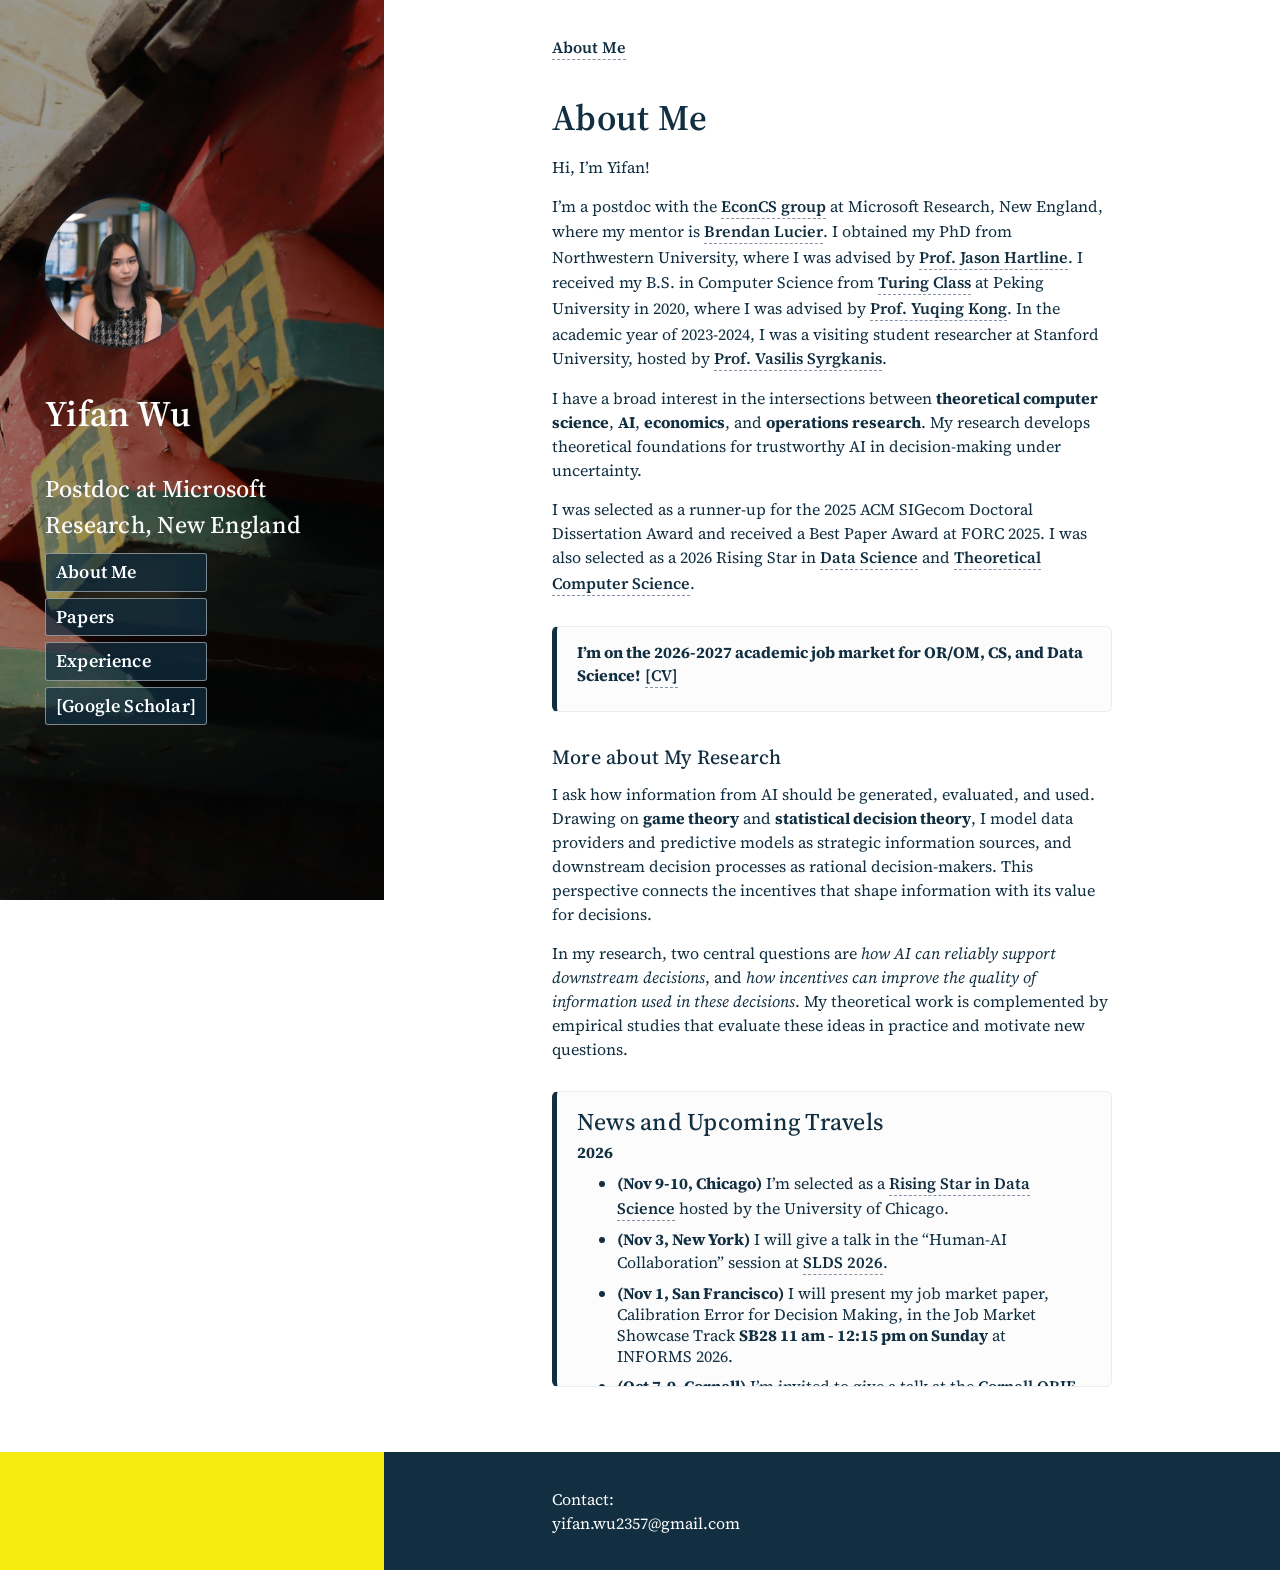
==== index.html @ 1ee5d4f9 "rebuilding site Wed Sep 30 22:10:39 EDT 2026" ====
<!DOCTYPE html>
<html lang='en'><head>
  <title>About Me - Yifan Wu</title>
  <link rel='canonical' href='/' />
  <meta charset='utf-8'>
<meta name='viewport' content='width=device-width, initial-scale=1' />
<meta name='description' content='' />
<meta name='theme-color' content='#FD3519' />


  <link rel="shortcut icon" href="/images/favicon.ico" type="image/x-icon" />
  <link rel="icon" href="/images/favicon.ico" type="image/x-icon" />


<meta name="generator" content="Hugo 0.101.0" />

  





<link rel="stylesheet" href="/sass/style.min.cf15fa70872897253864b724884605a99587bc195c1d844e6262e09c483b8d6e.css" integrity="sha256-zxX6cIcolyU4ZLckiEYFqZWHvBlcHYROYmLgnEg7jW4=" media="screen">
<link rel="stylesheet" href="/syntax.min.css" integrity="" media="screen">

  <meta property="og:title" content="About Me" />
<meta property="og:description" content="" />
<meta property="og:type" content="website" />
<meta property="og:url" content="/" />


  <meta itemprop="name" content="About Me">
<meta itemprop="description" content="">
</head>
<body>

  <header style="background-image:linear-gradient(
      rgba(0,0,0,0.4),rgba(0,0,0,0.4)
    ),url(&#39;/images/sidebar.jpg&#39;)">

  <div class="intro">
    <div class="logo-container">
      <a href="/">
        <img src='/images/photo.jpg' alt="Profile Papers" class="rounded-logo">
      </a>
    </div>
    <h2>Yifan Wu</h2>
    <h3>Postdoc at Microsoft Research, New England</h3>
    <div class="menu">
      

        
        <p>
            <a href="/">
                About Me
            </a>
        </p>

        
        <p>
            <a href="/papers/">
                Papers
            </a>
        </p>

        
        <p>
            <a href="/experience/">
                Experience
            </a>
        </p>

        
        <p>
            <a href="https://scholar.google.com/citations?user=_aKd3vwAAAAJ&amp;hl=en">
                [Google Scholar]
            </a>
        </p>


      
    </div>

  </div>

  <div class="socials">
      
  </div>

</header>

  <div class="content-wrapper">
    
      <div class="breadcrumb">
  

<span  class="active">
  <a href="/">About Me</a>
  
</span>

</div>

    
    <main id="content" class="">

<h1>About Me</h1>
<p>Hi, I&rsquo;m Yifan!</p>
<p>I&rsquo;m a postdoc with the <a href="https://www.microsoft.com/en-us/research/theme/economics-and-computation/">EconCS group</a> at Microsoft Research, New England, where my mentor is <a href="https://www.microsoft.com/en-us/research/people/brlucier/">Brendan Lucier</a>. I obtained my PhD from Northwestern University, where I was advised by <a href="https://sites.northwestern.edu/hartline/">Prof. Jason Hartline</a>. I received my B.S. in Computer Science from <a href="https://cfcs.pku.edu.cn/english/research/turing_program/introduction1/index.htm">Turing Class</a> at Peking University in 2020, where I was advised by <a href="https://cfcs.pku.edu.cn/yuqkong/">Prof. Yuqing Kong</a>. In the academic year of 2023-2024, I was a visiting student researcher at Stanford University, hosted by <a href="https://vsyrgkanis.com/">Prof. Vasilis Syrgkanis</a>.</p>
<p>I have a broad interest in the intersections between <strong>theoretical computer science</strong>, <strong>AI</strong>, <strong>economics</strong>, and <strong>operations research</strong>. My research develops theoretical foundations for trustworthy AI in decision-making under uncertainty.</p>
<p>I was selected as a runner-up for the 2025 ACM SIGecom Doctoral Dissertation Award and received a Best Paper Award at FORC 2025. I was also selected as a 2026 Rising Star in <a href="https://datascience.uchicago.edu/research/postdoctoral-programs/rising-stars/">Data Science</a> and <a href="https://sigact.org/tcsforall/9th-tcs-for-all-meeting/">Theoretical Computer Science</a>.</p>
<section class="news-box">
<p><strong>I&rsquo;m on the 2026-2027 academic job market for OR/OM, CS, and Data Science!</strong> <a href="https://www.dropbox.com/scl/fi/azuwyjpv6psrtfb34lo7n/sept2026.pdf?rlkey=ya6wjhewbb85c1ikbtrpkk6lf&amp;st=5ie275o2&amp;dl=0">[CV]</a></p>
</section>
<h4 id="more-about-my-research">More about My Research</h4>
<p>I ask how information from AI should be generated, evaluated, and used. Drawing on <strong>game theory</strong> and <strong>statistical decision theory</strong>, I model data providers and predictive models as strategic information sources, and downstream decision processes as rational decision-makers. This perspective connects the incentives that shape information with its value for decisions.</p>
<p>In my research, two central questions are <em>how AI can reliably support downstream decisions</em>, and <em>how incentives can improve the quality of information used in these decisions</em>. My theoretical work is complemented by empirical studies that evaluate these ideas in practice and motivate new questions.</p>
<section class="news-box news-box--scrollable" data-visible-items="3" tabindex="0" aria-label="News">
<h3 id="news-and-upcoming-travels">News and Upcoming Travels</h3>
<p><strong>2026</strong></p>
<ul>
<li>
<p><strong>(Nov 9-10, Chicago)</strong> I&rsquo;m selected as a <a href="https://datascience.uchicago.edu/research/postdoctoral-programs/rising-stars/">Rising Star in Data Science</a> hosted by the University of Chicago.</p>
</li>
<li>
<p><strong>(Nov 3, New York)</strong> I will give a talk in the “Human-AI Collaboration” session at <a href="https://asa-slds.github.io/slds2026/parallel-sessions.html">SLDS 2026</a>.</p>
</li>
<li>
<p><strong>(Nov 1, San Francisco)</strong> I will present my job market paper, Calibration Error for Decision Making, in the Job Market Showcase Track <strong>SB28 11 am - 12:15 pm on Sunday</strong> at INFORMS 2026.</p>
</li>
<li>
<p><strong>(Oct 7-9, Cornell)</strong> I&rsquo;m invited to give a talk at the <a href="https://www.duffield.cornell.edu/orie/young-researchers-workshop/">Cornell ORIE Young Researchers Workshop</a>.</p>
</li>
<li>
<p><strong>(Aug 3, Boston)</strong> I will give a talk in the session “Uncertainty Quantification, Conformal Prediction, and Distribution-Free Inference: Diverse Perspectives” at <a href="https://ww2.amstat.org/meetings/jsm/2026/">JSM 2026</a>.</p>
</li>
<li>
<p><strong>(July 1, San Diego)</strong> I will present two accepted papers at <a href="https://learningtheory.org/colt2026/">COLT 2026</a>.</p>
</li>
<li>
<p><strong>(June 26, Salt Lake City)</strong> I will present as a Rising Star speaker at the <a href="https://sigact.org/tcsforall/">TCS for All</a> Workshop at STOC 2026.</p>
</li>
<li>
<p>Started updating news here!</p>
</li>
</ul>
</section>
<script>
(function () {
  const newsBox = document.querySelector('.news-box--scrollable[data-visible-items]');
  if (!newsBox) return;

  function sizeNewsBox() {
    const items = newsBox.querySelectorAll('li');
    const visibleItems = Math.min(Number(newsBox.dataset.visibleItems) || 3, items.length);

    newsBox.style.height = 'auto';
    newsBox.style.maxHeight = 'none';

    if (items.length <= visibleItems) {
      newsBox.style.overflowY = 'visible';
      return;
    }

    const lastVisibleItem = items[visibleItems - 1];
    const newsBoxTop = newsBox.getBoundingClientRect().top;
    const lastItemBottom = lastVisibleItem.getBoundingClientRect().bottom;
    const itemMargin = parseFloat(window.getComputedStyle(lastVisibleItem).marginBottom) || 0;
    const boxPadding = parseFloat(window.getComputedStyle(newsBox).paddingBottom) || 0;

    newsBox.style.height = Math.ceil(lastItemBottom - newsBoxTop + itemMargin + boxPadding) + 'px';
    newsBox.style.overflowY = 'auto';
  }

  sizeNewsBox();
  window.addEventListener('resize', sizeNewsBox);
  if (document.fonts) document.fonts.ready.then(sizeNewsBox);
})();
</script>




    </main>
  </div>
  <footer>
    <div class="footer-wrapper">
      <p>Contact: <br>yifan.wu2357@gmail.com</p>
      
    </div>
  </footer>
  <link href="https://fonts.googleapis.com/css2?family=Source+Serif+4:wght@400;600&display=swap" rel="stylesheet">
  
<script async src="https://www.googletagmanager.com/gtag/js?id=G-VH8P47VWH2"></script>
<script>
var doNotTrack = false;
if (!doNotTrack) {
	window.dataLayer = window.dataLayer || [];
	function gtag(){dataLayer.push(arguments);}
	gtag('js', new Date());
	gtag('config', 'G-VH8P47VWH2', { 'anonymize_ip': false });
}
</script>

</body>
</html>
---- sass/style.min.cf15fa70872897253864b724884605a99587bc195c1d844e6262e09c483b8d6e.css ----
@charset "UTF-8";*{box-sizing:border-box}html{background-color:#f6eb0f}body{background-color:#fff;margin:0;min-height:100%;font-family:"source serif 4",Georgia,serif;color:#112f41;font-size:16px}@media(max-width:767px){body{line-height:1.7em}}ul{margin-top:-15px}li{line-height:1.5em}p::selection{background-color:#eaedf0;color:#364049}p{display:block;font-weight:400;font-size:1em;margin-top:0;margin-bottom:15px;line-height:1.5em;text-align:left}h1,h2,h3,h4,h5{font-family:"source serif 4",Georgia,serif;letter-spacing:.01em;margin-bottom:10px;margin-top:30px;line-height:1.5em}h1{font-size:36px;font-weight:600}h2{font-size:30px;font-weight:600}h3{font-size:24px;font-weight:500}h4{font-size:20px;font-weight:500}blockquote{margin:0 5px;font-size:1em;line-height:1.5em;text-align:left;font-style:italic}blockquote:before{font-family:Georgia,serif;content:'\201C';position:absolute;top:.15em;left:-.18em;color:#dce0e5;font-size:7em;z-index:-1;font-style:italic}header,#content{height:100%}figure{margin:0}figure img{margin-bottom:6px!important}figure figcaption p{font-size:14px;text-align:center}header{width:30%;background-size:cover;background-position:50% 0;position:fixed;color:#fcfcfd}header h2{font-size:36px;font-weight:600}header .menu{text-align:left}header .menu p{margin-bottom:0}header .socials{padding:35px 45px;bottom:0;position:fixed;border:0;max-width:30%}header .socials .social-link a svg,header .socials a:visited svg,header .socials a:focus svg,header .socials a:active svg{fill:#fff}header .socials .social-link a:focus svg,header .socials a:active svg,header .socials a:hover svg{-webkit-transition:fill .7s;-moz-transition:fill .7s;-ms-transition:fill .7s;-o-transition:fill .7s;transition:fill .7s;fill:#b9c2cb}header a,header a:link,header a:visited{color:#fff;border-bottom:0;font-weight:400;-webkit-transition:all .25s;-moz-transition:all .25s;-ms-transition:all .25s;-o-transition:all .25s;transition:all .25s;line-height:1.9em}header a:not(.social-link),header a:link:not(.social-link),header a:visited:not(.social-link){border-bottom:#fcfcfd 1px dashed}header a:hover,header a:focus,header a:active{color:#fd3519}header a:hover:not(.social-link),header a:focus:not(.social-link),header a:active:not(.social-link){font-weight:600;border-bottom:#fcfcfd 1px dashed}header .intro{padding:35px 45px;position:absolute;bottom:140px}header .rounded-logo{width:150px;height:150px;border-radius:50%;margin-bottom:40px;display:block;box-shadow:0 0 5px #112F41}@media(min-width:768px) and (max-width:1023px){header{width:40%}header .intro{bottom:150px}header .socials{max-width:40%}}@media(max-width:767px){header{position:relative;width:100%;background:#112f41!important;display:block;height:auto}header p{padding-top:10px}header .socials{padding:0 45px 35px;position:relative;max-width:inherit}header .rounded-logo{text-align:center;margin:0 auto}header .intro{bottom:inherit;display:block;position:relative}}#content,.breadcrumb{max-width:35em;margin:0 auto;display:block}a{line-height:1.6em}a,a:visited,a:link{text-decoration:none;color:inherit;font-weight:600;border-bottom:#8494a4 1px dashed;padding-bottom:1px;-webkit-transition:all .2s;-moz-transition:all .2s;-ms-transition:all .2s;-o-transition:all .2s;transition:all .2s}a svg,a:visited svg,a:link svg{fill:inherit;-webkit-transition:all .2s;-moz-transition:all .2s;-ms-transition:all .2s;-o-transition:all .2s;transition:all .2s}a:hover,a:focus,a:active{color:#fd3519;text-decoration:none;font-weight:600;border-bottom:#8494a4 1px dashed;padding-bottom:1px}a:hover svg,a:focus svg,a:active svg{fill:#fd3519}.content-wrapper{padding:35px 45px;position:static;width:70%;margin-left:30%;float:none;clear:none;display:block;min-height:88vh}@media(min-width:768px) and (max-width:1023px){.content-wrapper{width:60%;margin-left:40%}}@media(max-width:767px){.content-wrapper{position:relative;width:100%;margin-left:0}}footer{position:absolute;width:70%;left:30%;background-color:#112f41;color:#fcfcfd;padding:35px 45px}footer .footer-wrapper{max-width:35em;margin:0 auto;display:block}@media(min-width:768px) and (max-width:1023px){footer{width:60%;left:40%}}@media(max-width:767px){footer{position:relative;width:100%;left:0}}footer p{margin-bottom:0}img.gopher{margin:0 auto 30px!important;max-width:200px}.small{font-size:13px}.active{font-weight:500}.paper-note{color:#fd3519;font-weight:600}.news-box{margin:30px 0;padding:15px 20px;background:#fcfcfd;border:1px solid #eaedf0;border-left:5px solid #112f41;border-radius:6px}.news-box h3{line-height:1.25em;margin-top:0;margin-bottom:5px}.news-box p{line-height:1.3em;margin-bottom:7.5px}.news-box ul{margin-top:0;margin-bottom:0}.news-box li{line-height:1.3em;margin-bottom:5px}.news-box li:last-child{margin-bottom:0}.news-box--scrollable{max-height:18em;overflow-y:auto;overscroll-behavior:contain;scrollbar-gutter:stable}.news-box--scrollable:focus-visible{outline:2px solid #fd3519;outline-offset:2px}#content .icon,header .icon{margin-right:5px;display:inline-block}#content .icon svg,header .icon svg{width:auto}header .icon{fill:#fff;margin-right:10px}header .menu{display:grid;gap:6px;margin-top:10px;max-width:100%;width:max-content}header .menu p{margin:0}header .menu a,header .menu a:link,header .menu a:visited{display:block;padding:7px 10px;background:rgba(17,47,65,.72);border:1px solid rgba(255,255,255,.45);border-radius:3px;color:#fff;font-size:18px;font-weight:600;letter-spacing:.01em;line-height:1.25;text-shadow:0 1px 2px rgba(17,47,65,.85)}header .menu a:hover,header .menu a:focus,header .menu a:active{background:#fcfcfd;border-color:#f6eb0f;color:#112f41;text-shadow:none}#content .icon{fill:#112f41}#content:not(.portfolio) img{width:110%;display:block;margin:0 -5%}.published-date,.reading-time{display:inline-block;margin-bottom:20px}.reading-time{margin-right:20px}.img-caption{margin-bottom:5px!important}.portfolio img{max-width:100%;margin-bottom:30px;box-shadow:0 0 5px #112F41}.portfolio .rounded-img{width:150px;height:150px;border-radius:50%}.portfolio .testimonial-list{margin:0 auto;display:flex}.portfolio .testimonial-list .testimonial-container{display:inline-block;text-align:center}.portfolio .testimonial-list .testimonial-container .testimonial-name,.portfolio .testimonial-list .testimonial-container .testimonial-role{text-align:center;font-weight:600;font-size:18px;margin-top:-20px}.portfolio .testimonial-list .testimonial-container .testimonial-role{font-weight:400}.portfolio .testimonial-list .testimonial-container .testimonial-text{position:relative;z-index:0}.portfolio .portfolio-tags{margin-top:6px}.portfolio .portfolio-tags span{font-weight:600}.portfolio .portfolio-tags a{overflow-wrap:break-word}.portfolio .tags{margin-bottom:10px}#content .portfolio-list h2{margin:0}#content .portfolio-list a,#content .portfolio-list a:hover,#content .portfolio-list a:link,#content .portfolio-list a:active,#content .portfolio-list a:visited,#content .portfolio-list a:focus{border-bottom:none;color:inherit}#content .portfolio-list img{max-width:100%;border-radius:2px;display:block;box-shadow:0 0 5px #112F41;margin:inherit}#content .portfolio-list .portfolio-container{position:relative;max-width:35em;margin-bottom:30px}#content .portfolio-list .portfolio-container .portfolio-details{opacity:0;display:none;width:100%;padding:2em 1em;color:#f6eb0f;-webkit-transition:opacity .4s ease;-moz-transition:opacity .4s ease;-ms-transition:opacity .4s ease;-o-transition:opacity .4s ease;transition:opacity .4s ease}#content .portfolio-list .portfolio-container .portfolio-details p,#content .portfolio-list .portfolio-container .portfolio-details h2{text-align:center;margin-bottom:0;position:relative}#content .portfolio-list .portfolio-container .img-overlay{position:absolute;top:0;bottom:0;left:0;right:0;height:100%;width:100%;opacity:0;-webkit-transition:.4s ease;-moz-transition:.4s ease;-ms-transition:.4s ease;-o-transition:.4s ease;transition:.4s ease;background-color:#112f41}#content .portfolio-list .portfolio-container:hover .img-overlay{opacity:.7}#content .portfolio-list .portfolio-container:hover .portfolio-details{opacity:1;display:block;position:absolute;top:50%;left:50%;-webkit-transform:translate(-50%,-50%);-ms-transform:translate(-50%,-50%);transform:translate(-50%,-50%)}#content .portfolio-list img::hover{linear-gradient:#112F41,#112F41}@media(max-width:767px){#content .portfolio-list .portfolio-container img{margin-bottom:0}#content .portfolio-list .portfolio-container .img-overlay{display:none}#content .portfolio-list .portfolio-container .portfolio-details{display:block;opacity:1;width:100%;padding:0;color:#364049}#content .portfolio-list .portfolio-container .portfolio-details h2{font-size:24px;line-height:1.5em}#content .portfolio-list .portfolio-container .portfolio-details h2 span{background-image:linear-gradient(180deg,transparent 60%,#F6EB0F 0);padding:0 .2em}#content .portfolio-list .portfolio-container .portfolio-details p,#content .portfolio-list .portfolio-container .portfolio-details h2{text-align:center;margin-bottom:0;position:relative}#content .portfolio-list .portfolio-container:hover .portfolio-details{-webkit-transform:none;-ms-transform:none;transform:none;position:relative;left:0}}.designs,.techs{display:inline-block}.designs{margin-right:20px}.read-more{margin-top:-10px;text-align:right;display:block}.chroma{padding:10px}.papers-section{margin-top:60px}.papers-section-heading h2{margin-bottom:0}.papers-section-heading p{color:#5d6e7e;margin-bottom:0}.publications-toolbar{display:flex;align-items:flex-end;justify-content:space-between;gap:15px;margin-bottom:30px}.papers-view-toggle{display:inline-flex;flex:none;gap:3px;padding:3px;background:#eaedf0;border:1px solid #dce0e5;border-radius:999px}.papers-view-toggle button{appearance:none;border:0;border-radius:999px;padding:7px 13px;background:0 0;color:#5d6e7e;cursor:pointer;font-family:"source serif 4",Georgia,serif;font-size:14px;font-weight:600;line-height:1.2;transition:background-color .2s,color .2s}.papers-view-toggle button:hover{color:#112f41}.papers-view-toggle button:focus-visible{outline:2px solid #fd3519;outline-offset:2px}.papers-view-toggle button.is-active{background:#112f41;color:#fcfcfd}.paper-topic,.paper-year{margin-top:25px}.paper-topic:first-child,.paper-year:first-child{margin-top:0}.paper-topic{overflow:hidden;background:#fff;border:1px solid #dce0e5;border-radius:6px}.paper-topic-heading{position:relative;z-index:1;margin-bottom:0;padding:10px 15px;background:#f3f5f6;border-left:4px solid #112f41;box-shadow:0 4px 9px rgba(17,47,65,.2)}.paper-topic-heading h3{margin:0;color:#112f41;font-size:20px;font-weight:600}.paper-topic-heading p{color:#5d6e7e;font-size:14px;margin:2px 0 0}.paper-topic>.paper-list{padding:0 15px;background:#fff}.paper-year h3{margin-bottom:10px}.paper-list{border-top:1px solid #dce0e5}.paper-item{padding:8px 0;border-bottom:1px solid #8494a4}.paper-title-row{display:block}.paper-main-row{display:flex;align-items:center;gap:8px}.paper-main-content{flex:auto;min-width:0}.paper-title{flex:auto;margin:0 0 1px;font-size:16px;line-height:1.3}.paper-title a{border-bottom-color:#b9c2cb}.paper-authors,.paper-meta,.paper-note-text{font-size:14px}.paper-authors{color:#3d4752;line-height:1.35;margin-bottom:1px}.paper-authorship-link{white-space:nowrap}.paper-meta{display:flex;flex-wrap:wrap;gap:3px 10px;align-items:baseline;color:#5d6e7e;line-height:1.35;margin-bottom:0}.paper-meta a{font-weight:600}.paper-note-text{color:#5d6e7e;font-style:italic;margin:5px 0 0}.paper-tldr-button{display:inline-flex;flex:none;align-items:center;gap:3px;padding:2px 6px;border:1px solid #dce0e5;border-radius:3px;background:#f3f5f6;color:#112f41;cursor:pointer;font-family:"source serif 4",Georgia,serif;font-size:13px;font-weight:600;line-height:1.2;white-space:nowrap}.paper-tldr-button::before{content:'+';color:#112f41;font-size:1.35em;font-weight:700}.paper-tldr-button[aria-expanded=true]::before{content:'−'}.paper-tldr-button:hover{border-color:#8494a4}.paper-tldr-button:focus-visible{outline:2px solid #fd3519;outline-offset:2px}.paper-tldr-panel{animation:paper-tldr-reveal .16s ease-out}.paper-tldr-panel p{margin:10px 0 0;padding:10px 15px;background:#f3f5f6;border-left:4px solid #fd3519;border-radius:0 4px 4px 0;font-size:14px}@keyframes paper-tldr-reveal{from{opacity:0;transform:translateY(-3px)}to{opacity:1;transform:translateY(0)}}.papers-view[hidden],.paper-tldr-panel[hidden]{display:none}.papers-thesis{margin-top:60px}@media(max-width:767px){.papers .publications-toolbar{align-items:flex-start;flex-direction:column}.papers .papers-view-toggle{width:100%}.papers .papers-view-toggle button{flex:1 1 50%}.papers .paper-title{font-size:15px}.papers .paper-title-row{align-items:flex-start}}
---- syntax.min.css ----
.chroma{color:#f8f8f2;background-color:#272822}.chroma .err{color:#960050;background-color:#1e0010}.chroma .lntd{vertical-align:top;padding:0;margin:0;border:0}.chroma .lntable{border-spacing:0;padding:0;margin:0;border:0;width:auto;overflow:auto;display:block}.chroma .hl{display:block;width:100%;background-color:#ffc}.chroma .lnt{margin-right:.4em;padding:0 .4em}.chroma .ln{margin-right:.4em;padding:0 .4em}.chroma .k{color:#66d9ef}.chroma .kc{color:#66d9ef}.chroma .kd{color:#66d9ef}.chroma .kn{color:#f92672}.chroma .kp{color:#66d9ef}.chroma .kr{color:#66d9ef}.chroma .kt{color:#66d9ef}.chroma .na{color:#a6e22e}.chroma .nc{color:#a6e22e}.chroma .no{color:#66d9ef}.chroma .nd{color:#a6e22e}.chroma .ne{color:#a6e22e}.chroma .nf{color:#a6e22e}.chroma .nx{color:#a6e22e}.chroma .nt{color:#f92672}.chroma .l{color:#ae81ff}.chroma .ld{color:#e6db74}.chroma .s{color:#e6db74}.chroma .sa{color:#e6db74}.chroma .sb{color:#e6db74}.chroma .sc{color:#e6db74}.chroma .dl{color:#e6db74}.chroma .sd{color:#e6db74}.chroma .s2{color:#e6db74}.chroma .se{color:#ae81ff}.chroma .sh{color:#e6db74}.chroma .si{color:#e6db74}.chroma .sx{color:#e6db74}.chroma .sr{color:#e6db74}.chroma .s1{color:#e6db74}.chroma .ss{color:#e6db74}.chroma .m{color:#ae81ff}.chroma .mb{color:#ae81ff}.chroma .mf{color:#ae81ff}.chroma .mh{color:#ae81ff}.chroma .mi{color:#ae81ff}.chroma .il{color:#ae81ff}.chroma .mo{color:#ae81ff}.chroma .o{color:#f92672}.chroma .ow{color:#f92672}.chroma .c{color:#75715e}.chroma .ch{color:#75715e}.chroma .cm{color:#75715e}.chroma .c1{color:#75715e}.chroma .cs{color:#75715e}.chroma .cp{color:#75715e}.chroma .cpf{color:#75715e}.chroma .gd{color:#f92672}.chroma .ge{font-style:italic}.chroma .gi{color:#a6e22e}.chroma .gs{font-weight:700}.chroma .gu{color:#75715e}
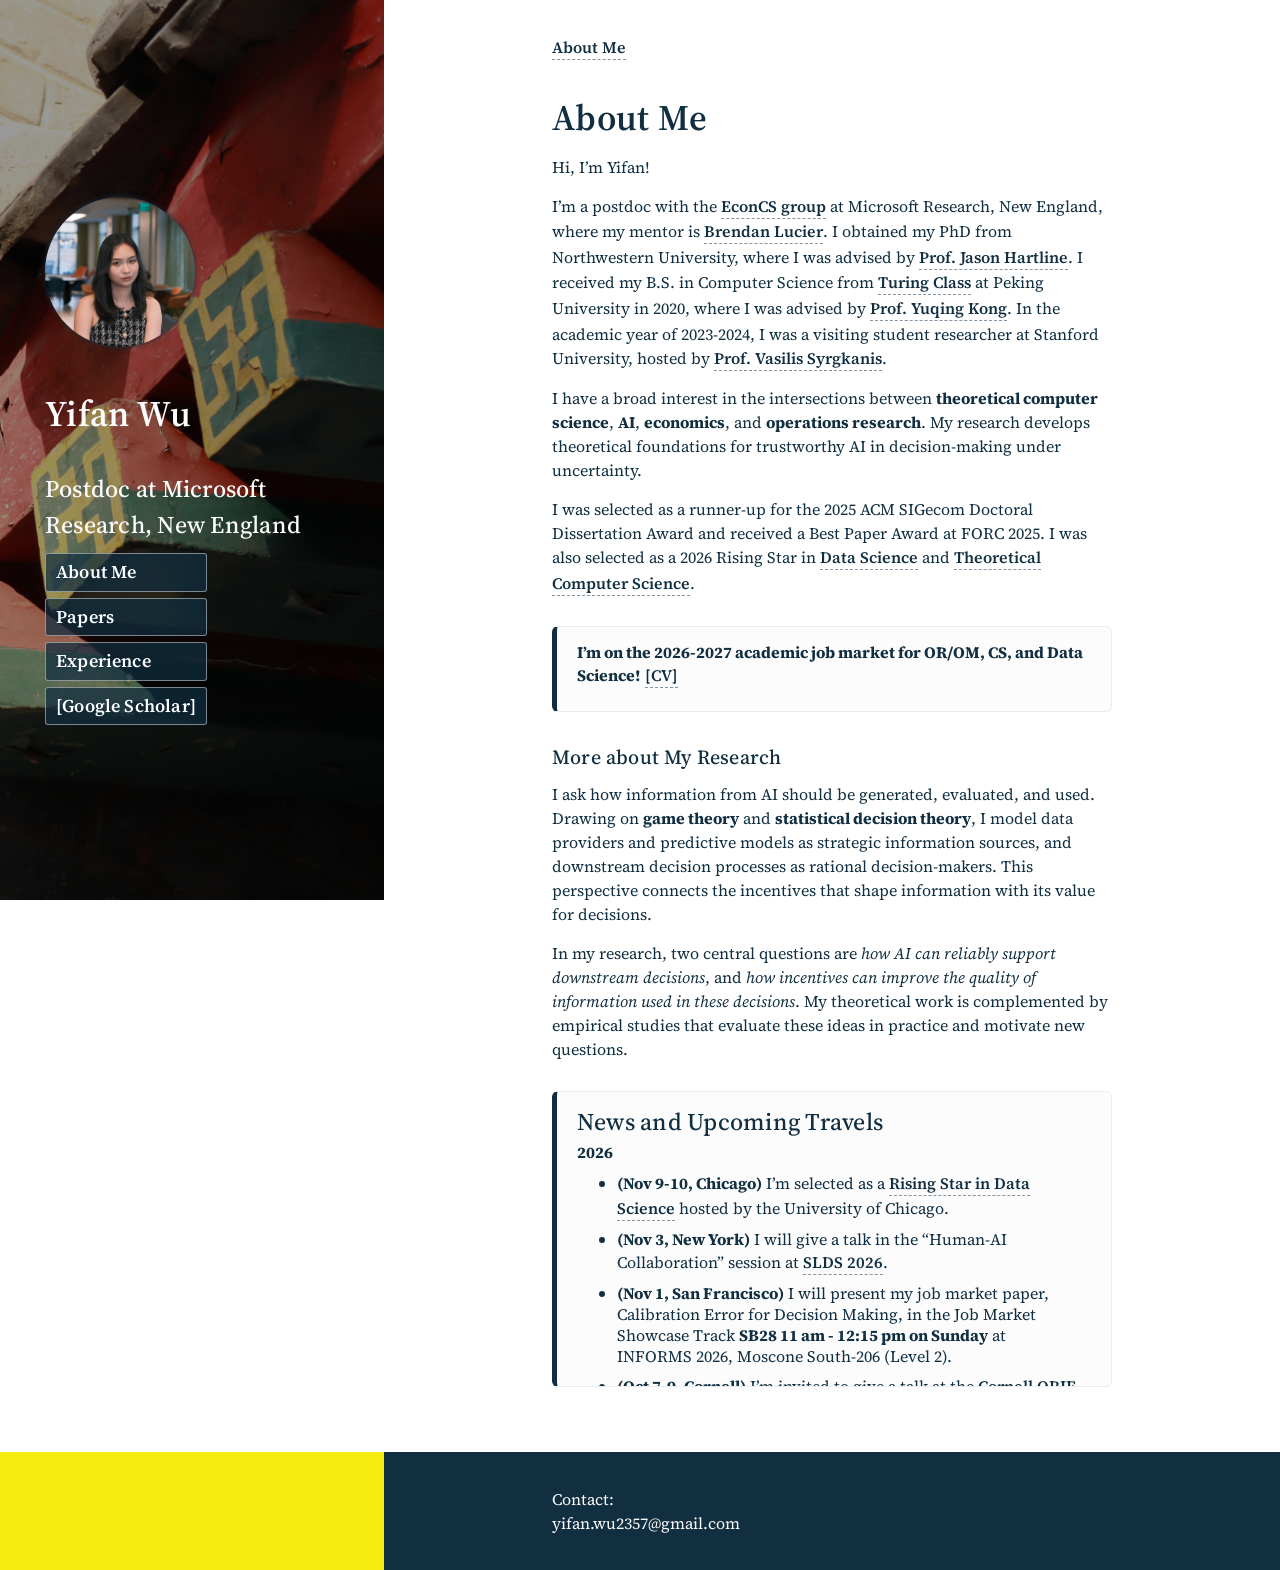
==== commit 4fe6f41b: "rebuilding site Thu Oct 15 10:49:30 EDT 2026" ====
--- a/index.html
+++ b/index.html
@@ -41,7 +41,7 @@
   <div class="intro">
     <div class="logo-container">
       <a href="/">
-        <img src='/images/photo.jpg' alt="Profile Papers" class="rounded-logo">
+        <img src='/images/photo.jpg' alt="Profile About Me" class="rounded-logo">
       </a>
     </div>
     <h2>Yifan Wu</h2>
@@ -50,8 +50,8 @@
       
 
         
-        <p>
-            <a href="/">
+        <p class="is-active">
+            <a href="/" aria-current="page">
                 About Me
             </a>
         </p>
@@ -126,7 +126,7 @@
 <p><strong>(Nov 3, New York)</strong> I will give a talk in the “Human-AI Collaboration” session at <a href="https://asa-slds.github.io/slds2026/parallel-sessions.html">SLDS 2026</a>.</p>
 </li>
 <li>
-<p><strong>(Nov 1, San Francisco)</strong> I will present my job market paper, Calibration Error for Decision Making, in the Job Market Showcase Track <strong>SB28 11 am - 12:15 pm on Sunday</strong> at INFORMS 2026.</p>
+<p><strong>(Nov 1, San Francisco)</strong> I will present my job market paper, Calibration Error for Decision Making, in the Job Market Showcase Track <strong>SB28 11 am - 12:15 pm on Sunday</strong> at INFORMS 2026, Moscone South-206 (Level 2).</p>
 </li>
 <li>
 <p><strong>(Oct 7-9, Cornell)</strong> I&rsquo;m invited to give a talk at the <a href="https://www.duffield.cornell.edu/orie/young-researchers-workshop/">Cornell ORIE Young Researchers Workshop</a>.</p>
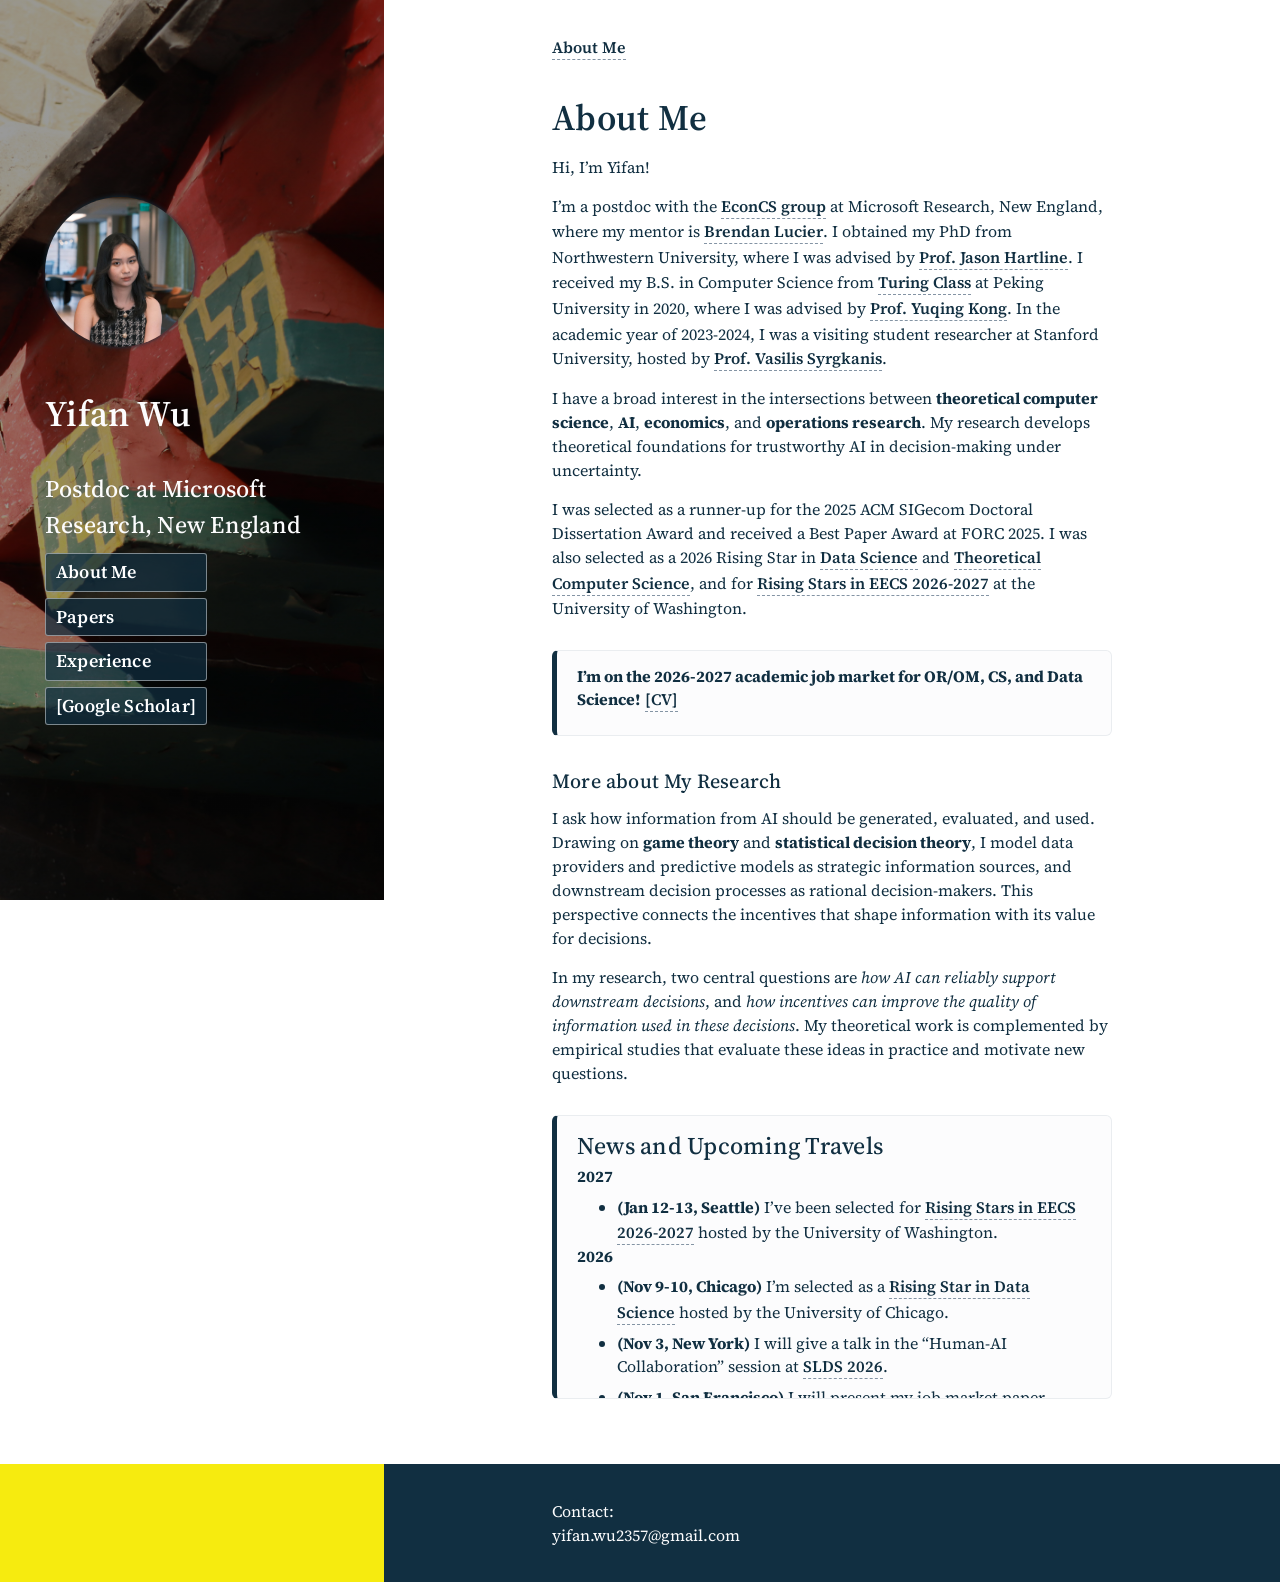
==== commit 6ae32218: "rebuilding site Fri Nov 20 14:33:02 EST 2026" ====
--- a/index.html
+++ b/index.html
@@ -41,7 +41,7 @@
   <div class="intro">
     <div class="logo-container">
       <a href="/">
-        <img src='/images/photo.jpg' alt="Profile About Me" class="rounded-logo">
+        <img src='/images/photo.jpg' alt="Profile Tags" class="rounded-logo">
       </a>
     </div>
     <h2>Yifan Wu</h2>
@@ -50,8 +50,8 @@
       
 
         
-        <p class="is-active">
-            <a href="/" aria-current="page">
+        <p>
+            <a href="/">
                 About Me
             </a>
         </p>
@@ -108,15 +108,19 @@
 <p>Hi, I&rsquo;m Yifan!</p>
 <p>I&rsquo;m a postdoc with the <a href="https://www.microsoft.com/en-us/research/theme/economics-and-computation/">EconCS group</a> at Microsoft Research, New England, where my mentor is <a href="https://www.microsoft.com/en-us/research/people/brlucier/">Brendan Lucier</a>. I obtained my PhD from Northwestern University, where I was advised by <a href="https://sites.northwestern.edu/hartline/">Prof. Jason Hartline</a>. I received my B.S. in Computer Science from <a href="https://cfcs.pku.edu.cn/english/research/turing_program/introduction1/index.htm">Turing Class</a> at Peking University in 2020, where I was advised by <a href="https://cfcs.pku.edu.cn/yuqkong/">Prof. Yuqing Kong</a>. In the academic year of 2023-2024, I was a visiting student researcher at Stanford University, hosted by <a href="https://vsyrgkanis.com/">Prof. Vasilis Syrgkanis</a>.</p>
 <p>I have a broad interest in the intersections between <strong>theoretical computer science</strong>, <strong>AI</strong>, <strong>economics</strong>, and <strong>operations research</strong>. My research develops theoretical foundations for trustworthy AI in decision-making under uncertainty.</p>
-<p>I was selected as a runner-up for the 2025 ACM SIGecom Doctoral Dissertation Award and received a Best Paper Award at FORC 2025. I was also selected as a 2026 Rising Star in <a href="https://datascience.uchicago.edu/research/postdoctoral-programs/rising-stars/">Data Science</a> and <a href="https://sigact.org/tcsforall/9th-tcs-for-all-meeting/">Theoretical Computer Science</a>.</p>
+<p>I was selected as a runner-up for the 2025 ACM SIGecom Doctoral Dissertation Award and received a Best Paper Award at FORC 2025. I was also selected as a 2026 Rising Star in <a href="https://datascience.uchicago.edu/research/postdoctoral-programs/rising-stars/">Data Science</a> and <a href="https://sigact.org/tcsforall/9th-tcs-for-all-meeting/">Theoretical Computer Science</a>, and for <a href="https://risingstars.cs.washington.edu/">Rising Stars in EECS 2026-2027</a> at the University of Washington.</p>
 <section class="news-box">
-<p><strong>I&rsquo;m on the 2026-2027 academic job market for OR/OM, CS, and Data Science!</strong> <a href="https://www.dropbox.com/scl/fi/azuwyjpv6psrtfb34lo7n/sept2026.pdf?rlkey=ya6wjhewbb85c1ikbtrpkk6lf&amp;st=5ie275o2&amp;dl=0">[CV]</a></p>
+<p><strong>I&rsquo;m on the 2026-2027 academic job market for OR/OM, CS, and Data Science!</strong> <a href="https://www.dropbox.com/scl/fi/8ka1rrmnnj9qrwxq5f5jx/20261120.pdf?rlkey=wbvuvi1150jkbfnmnint1vjoa&amp;st=9pdchsq0&amp;dl=0">[CV]</a></p>
 </section>
 <h4 id="more-about-my-research">More about My Research</h4>
 <p>I ask how information from AI should be generated, evaluated, and used. Drawing on <strong>game theory</strong> and <strong>statistical decision theory</strong>, I model data providers and predictive models as strategic information sources, and downstream decision processes as rational decision-makers. This perspective connects the incentives that shape information with its value for decisions.</p>
 <p>In my research, two central questions are <em>how AI can reliably support downstream decisions</em>, and <em>how incentives can improve the quality of information used in these decisions</em>. My theoretical work is complemented by empirical studies that evaluate these ideas in practice and motivate new questions.</p>
 <section class="news-box news-box--scrollable" data-visible-items="3" tabindex="0" aria-label="News">
 <h3 id="news-and-upcoming-travels">News and Upcoming Travels</h3>
+<p><strong>2027</strong></p>
+<ul>
+<li><strong>(Jan 12-13, Seattle)</strong> I&rsquo;ve been selected for <a href="https://risingstars.cs.washington.edu/">Rising Stars in EECS 2026-2027</a> hosted by the University of Washington.</li>
+</ul>
 <p><strong>2026</strong></p>
 <ul>
 <li>
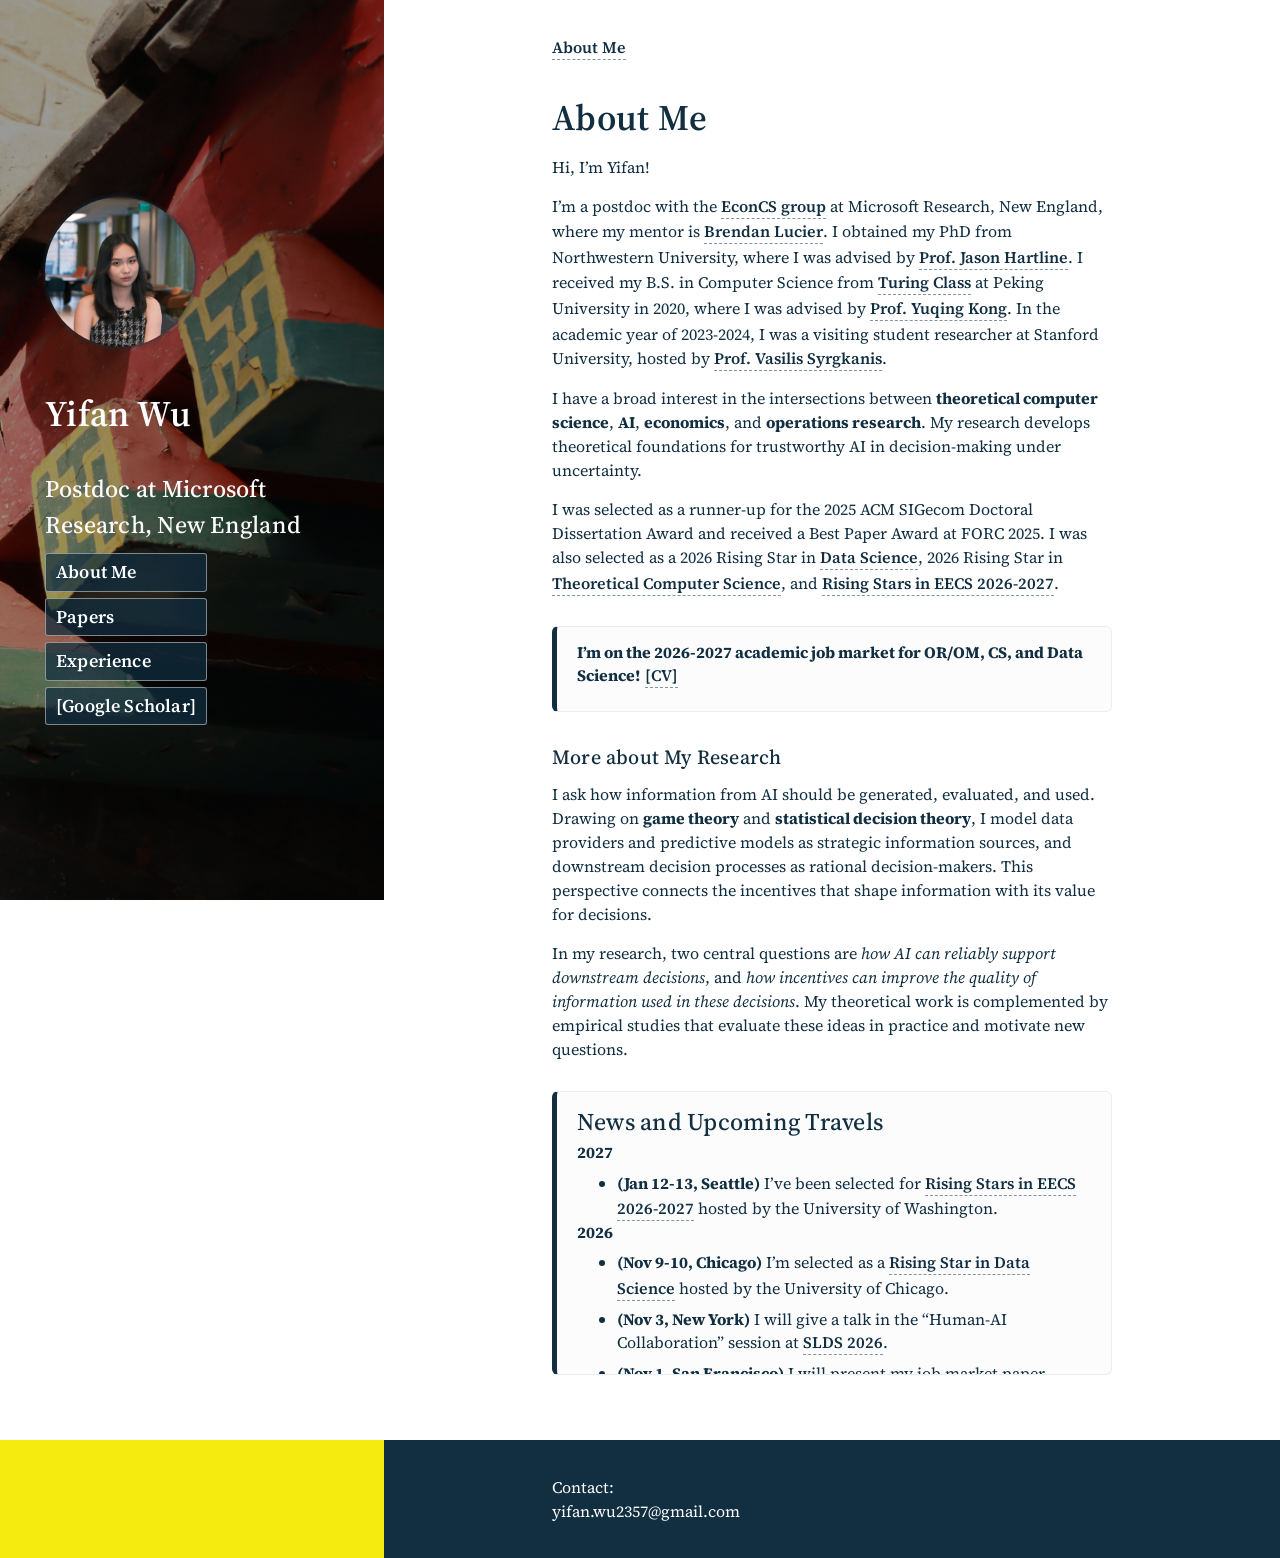
==== commit a31d0bf2: "rebuilding site Fri Nov 20 14:34:09 EST 2026" ====
--- a/index.html
+++ b/index.html
@@ -41,7 +41,7 @@
   <div class="intro">
     <div class="logo-container">
       <a href="/">
-        <img src='/images/photo.jpg' alt="Profile Tags" class="rounded-logo">
+        <img src='/images/photo.jpg' alt="Profile About Me" class="rounded-logo">
       </a>
     </div>
     <h2>Yifan Wu</h2>
@@ -50,8 +50,8 @@
       
 
         
-        <p>
-            <a href="/">
+        <p class="is-active">
+            <a href="/" aria-current="page">
                 About Me
             </a>
         </p>
@@ -108,7 +108,7 @@
 <p>Hi, I&rsquo;m Yifan!</p>
 <p>I&rsquo;m a postdoc with the <a href="https://www.microsoft.com/en-us/research/theme/economics-and-computation/">EconCS group</a> at Microsoft Research, New England, where my mentor is <a href="https://www.microsoft.com/en-us/research/people/brlucier/">Brendan Lucier</a>. I obtained my PhD from Northwestern University, where I was advised by <a href="https://sites.northwestern.edu/hartline/">Prof. Jason Hartline</a>. I received my B.S. in Computer Science from <a href="https://cfcs.pku.edu.cn/english/research/turing_program/introduction1/index.htm">Turing Class</a> at Peking University in 2020, where I was advised by <a href="https://cfcs.pku.edu.cn/yuqkong/">Prof. Yuqing Kong</a>. In the academic year of 2023-2024, I was a visiting student researcher at Stanford University, hosted by <a href="https://vsyrgkanis.com/">Prof. Vasilis Syrgkanis</a>.</p>
 <p>I have a broad interest in the intersections between <strong>theoretical computer science</strong>, <strong>AI</strong>, <strong>economics</strong>, and <strong>operations research</strong>. My research develops theoretical foundations for trustworthy AI in decision-making under uncertainty.</p>
-<p>I was selected as a runner-up for the 2025 ACM SIGecom Doctoral Dissertation Award and received a Best Paper Award at FORC 2025. I was also selected as a 2026 Rising Star in <a href="https://datascience.uchicago.edu/research/postdoctoral-programs/rising-stars/">Data Science</a> and <a href="https://sigact.org/tcsforall/9th-tcs-for-all-meeting/">Theoretical Computer Science</a>, and for <a href="https://risingstars.cs.washington.edu/">Rising Stars in EECS 2026-2027</a> at the University of Washington.</p>
+<p>I was selected as a runner-up for the 2025 ACM SIGecom Doctoral Dissertation Award and received a Best Paper Award at FORC 2025. I was also selected as a 2026 Rising Star in <a href="https://datascience.uchicago.edu/research/postdoctoral-programs/rising-stars/">Data Science</a>, 2026 Rising Star in <a href="https://sigact.org/tcsforall/9th-tcs-for-all-meeting/">Theoretical Computer Science</a>, and <a href="https://risingstars.cs.washington.edu/">Rising Stars in EECS 2026-2027</a>.</p>
 <section class="news-box">
 <p><strong>I&rsquo;m on the 2026-2027 academic job market for OR/OM, CS, and Data Science!</strong> <a href="https://www.dropbox.com/scl/fi/8ka1rrmnnj9qrwxq5f5jx/20261120.pdf?rlkey=wbvuvi1150jkbfnmnint1vjoa&amp;st=9pdchsq0&amp;dl=0">[CV]</a></p>
 </section>
